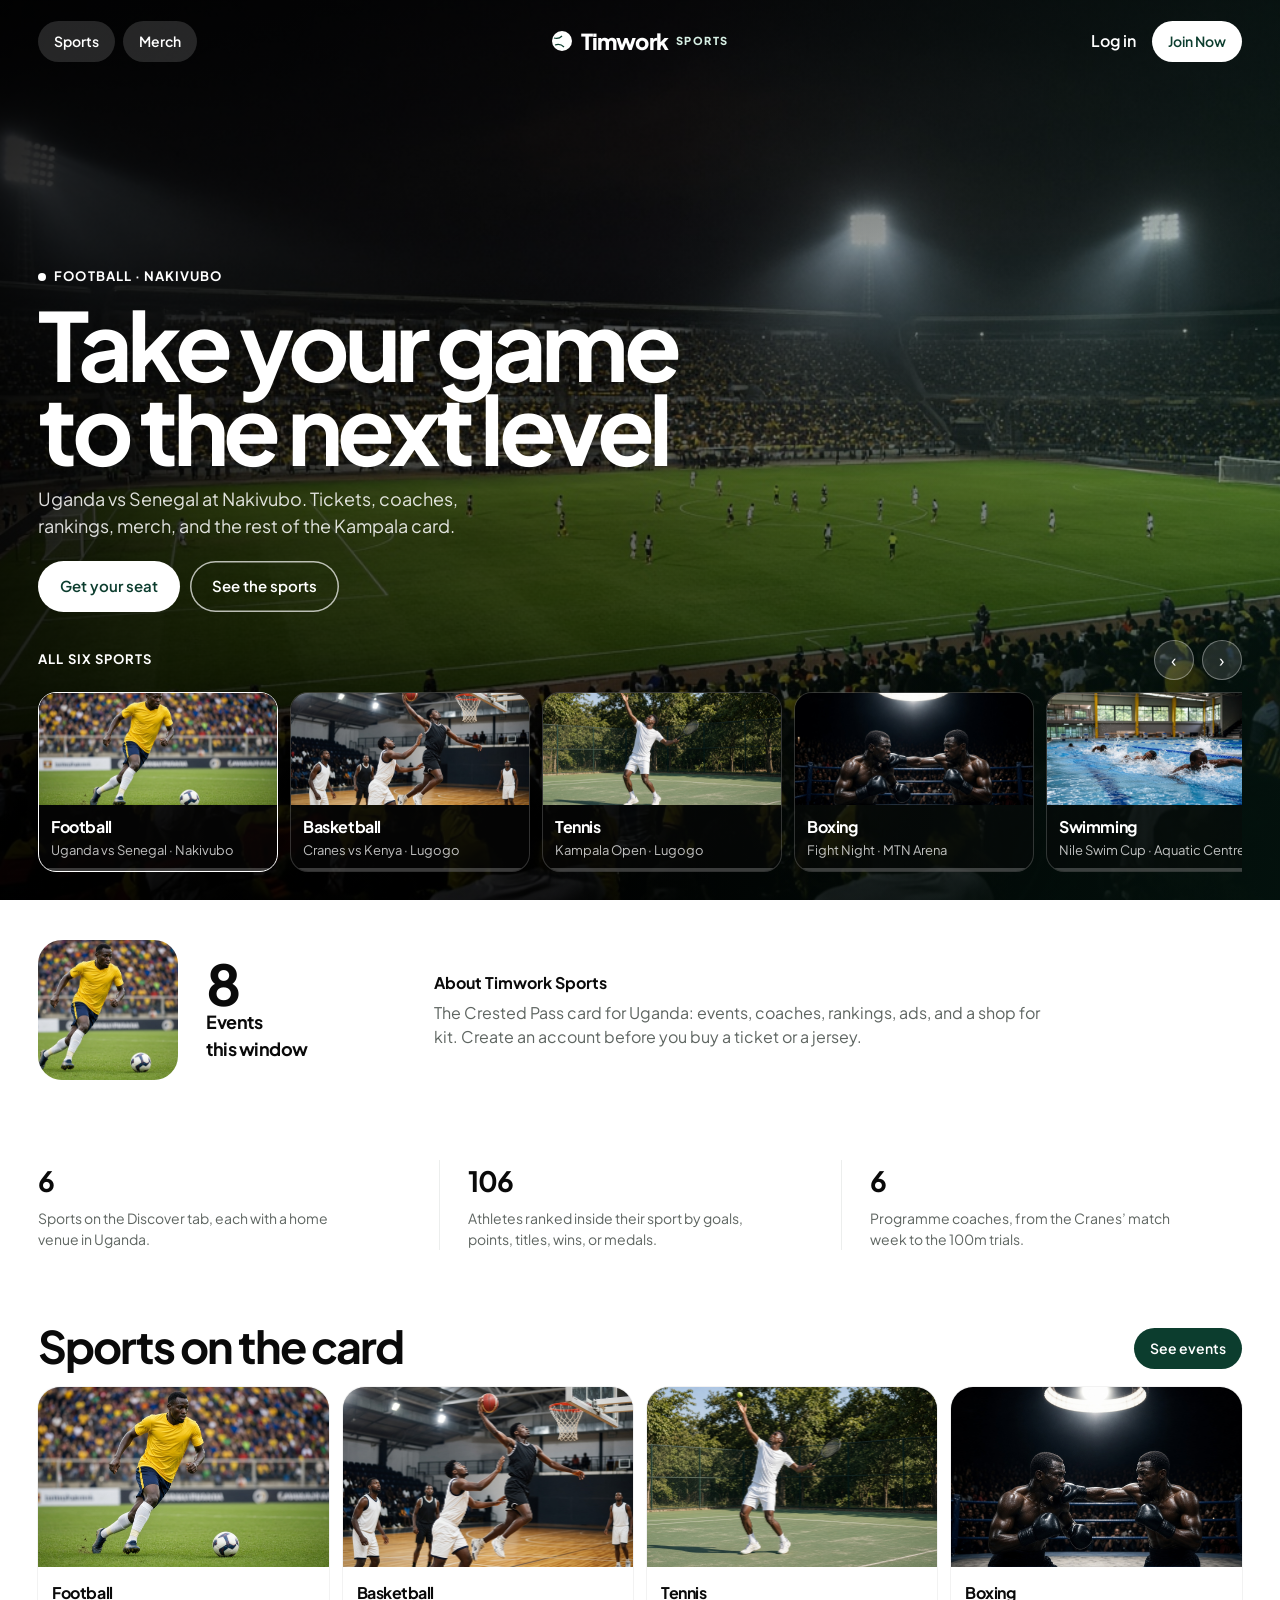
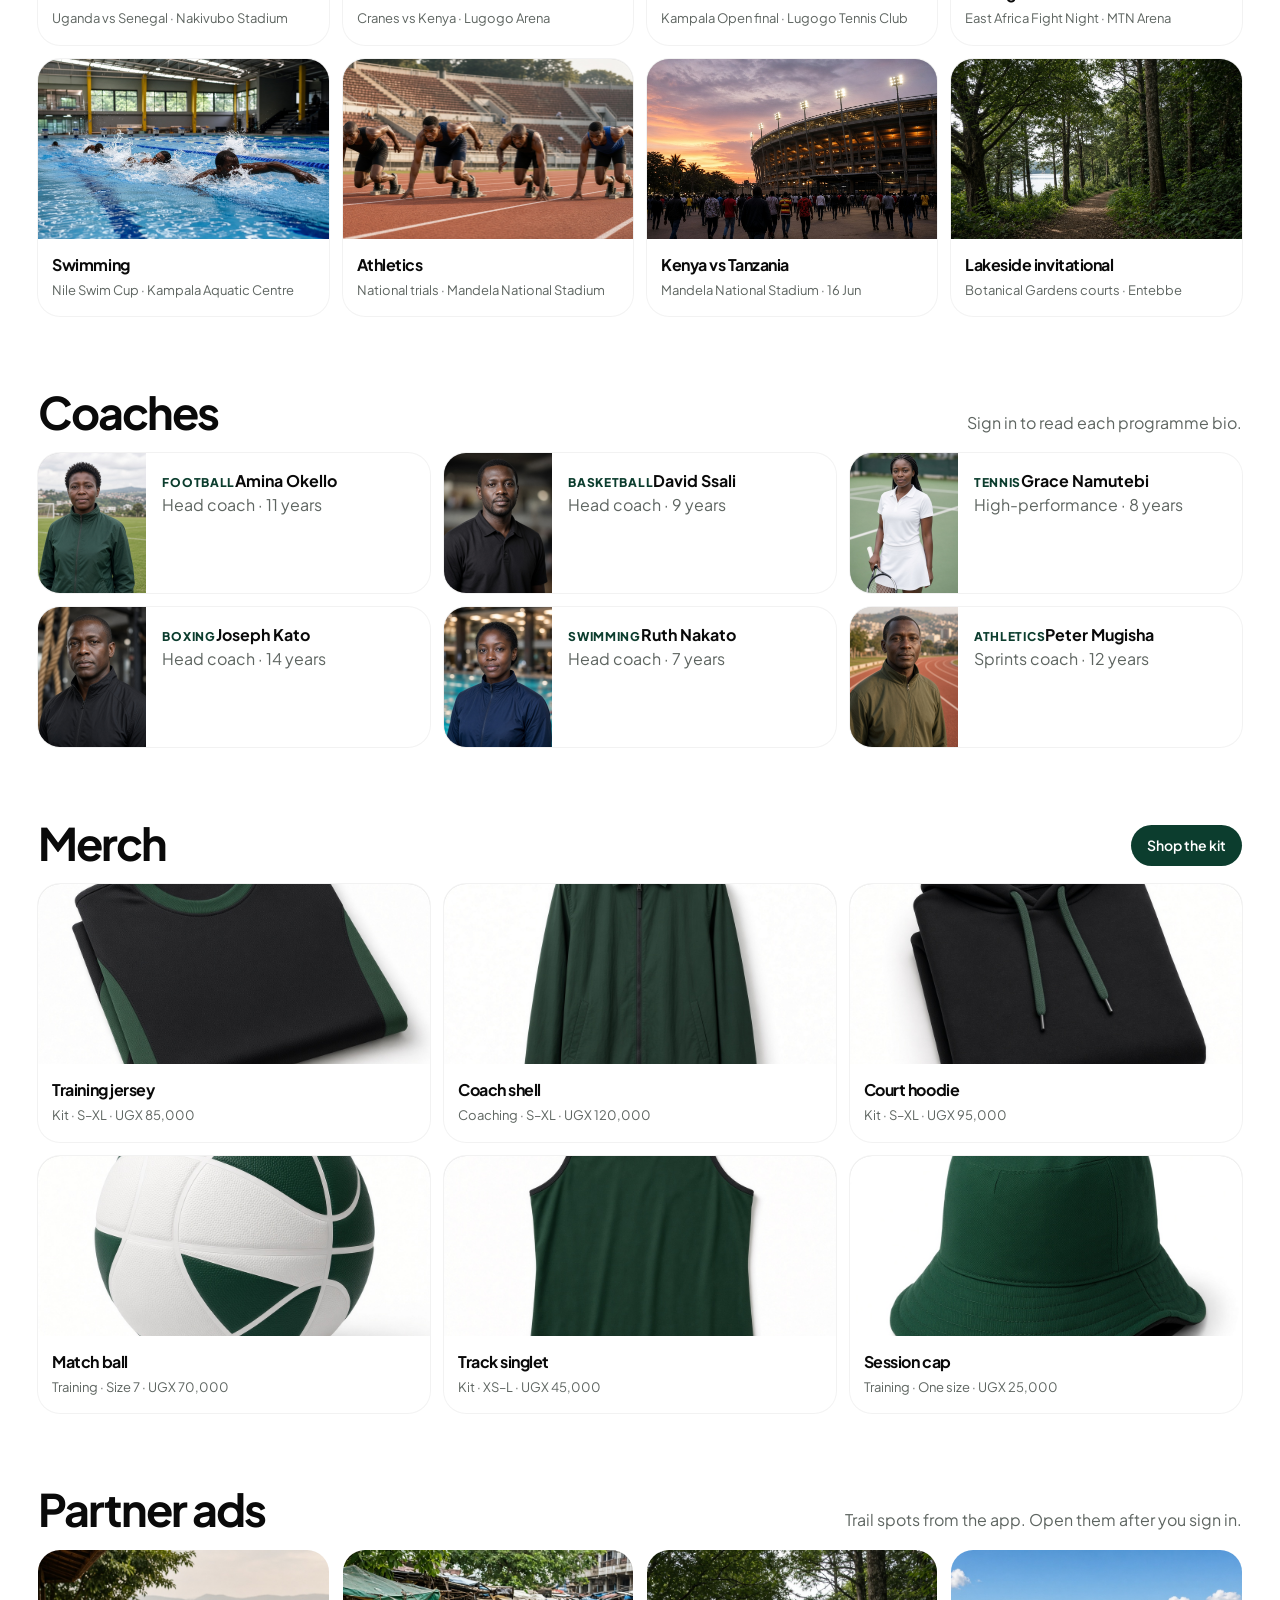
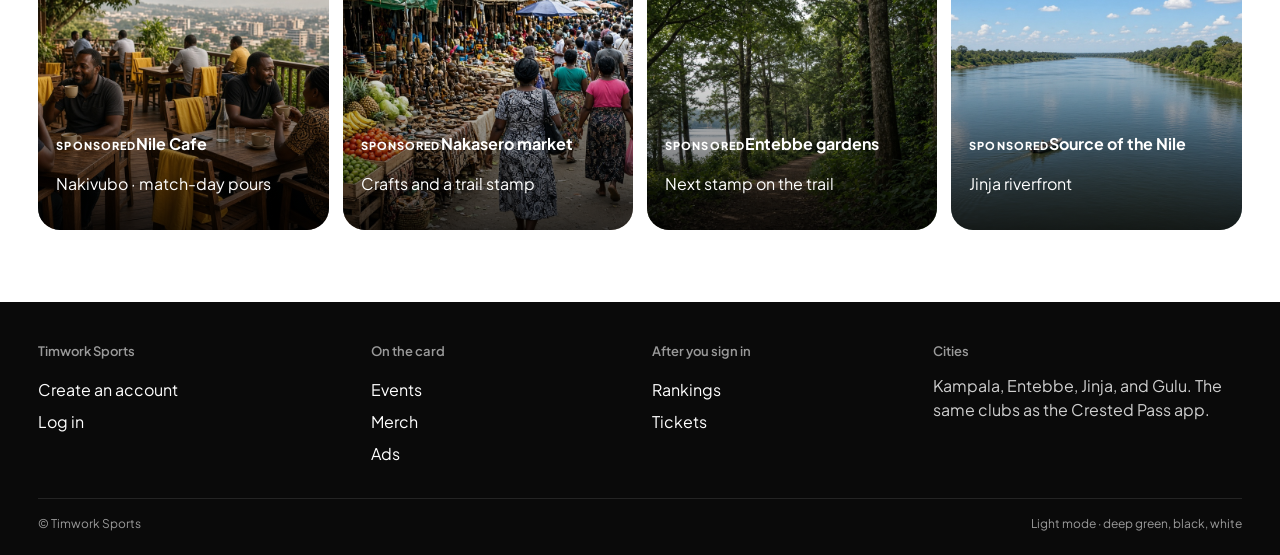
==== index.html @ cdbce41a "Add the Timwork Sports site and keep the Crested Pass apps in one repo. The landing page, sign-up, a" ====
<!DOCTYPE html>
<html lang="en">
<head>
  <meta charset="UTF-8">
  <meta name="viewport" content="width=device-width, initial-scale=1">
  <title>Timwork Sports</title>
  <meta name="description" content="Timwork Sports — Uganda’s card for events, coaches, rankings, and tickets.">
  <meta name="theme-color" content="#ffffff">
  <link rel="preconnect" href="https://fonts.googleapis.com">
  <link rel="preconnect" href="https://fonts.gstatic.com" crossorigin>
  <link href="https://fonts.googleapis.com/css2?family=Plus+Jakarta+Sans:wght@400;500;600;700;800&display=swap" rel="stylesheet">
  <style>
    :root {
      --green: #0c3d2e;
      --green-dark: #07261c;
      --ink: #0a0a0a;
      --muted: #5e6561;
      --line: #eceeed;
      --soft: #f4f6f5;
      --gutter: clamp(20px, 3vw, 48px);
      --wf: cubic-bezier(.165, .84, .44, 1);
    }
    * { box-sizing: border-box; }
    html { scroll-behavior: smooth; }
    body { margin: 0; font-family: "Plus Jakarta Sans", system-ui, sans-serif; color: var(--ink); background: #fff; line-height: 1.5; overflow-x: clip; }
    img { max-width: 100%; display: block; }
    a { color: inherit; text-decoration: none; }
    button { font: inherit; cursor: pointer; }
    .wrap { width: 100%; padding: 28px var(--gutter) 72px; }
    .nav { display: grid; grid-template-columns: 1fr auto 1fr; align-items: center; min-height: 72px; }
    .nav-left, .nav-right { display: flex; align-items: center; gap: 8px; }
    .nav-right { justify-content: flex-end; }
    .brand { display: flex; align-items: center; gap: 8px; font-weight: 800; letter-spacing: -0.04em; font-size: 22px; }
    .brand small { font-size: 11px; letter-spacing: 0.14em; color: var(--green); }
    .pill, .btn { border: 0; border-radius: 999px; display: inline-flex; align-items: center; justify-content: center; padding: 10px 16px; font-weight: 600; font-size: 14px; }
    .pill { background: var(--soft); }
    .btn-green { background: var(--green); color: #fff; }
    .btn-green:hover { background: var(--green-dark); }
    .btn-light { background: #fff; color: var(--ink); }
    .linkish { font-weight: 600; padding: 10px 8px; }
    .stage {
      position: relative;
      min-height: 100vh;
      min-height: 100dvh;
      color: #fff;
      background: #0a0a0a;
      display: flex;
      flex-direction: column;
    }
    .stage-bg { position: absolute; inset: 0; z-index: 0; overflow: hidden; }
    .bg {
      position: absolute; inset: 0;
      background: #111 center 40%/cover no-repeat;
      opacity: 0;
      transform: scale(1.08);
      transition: opacity .9s var(--wf), transform 7s linear;
    }
    .bg.on { opacity: 1; transform: scale(1); }
    .stage::before {
      content: "";
      position: absolute;
      inset: 0;
      z-index: 1;
      background:
        linear-gradient(100deg, rgba(0,0,0,.82) 0%, rgba(0,0,0,.45) 48%, rgba(12,61,46,.28) 100%),
        linear-gradient(180deg, rgba(0,0,0,.5) 0%, transparent 28%, rgba(0,0,0,.62) 100%);
    }
    .stage > *:not(.stage-bg) { position: relative; z-index: 2; }
    .stage { margin-top: 0; }
    .stage .nav { padding: 10px var(--gutter) 0; z-index: 3; }
    .icon-btn {
      display: none; width: 42px; height: 42px; border-radius: 50%; border: 0;
      background: rgba(255,255,255,.14); color: #fff; place-items: center;
    }
    .menu {
      display: none; position: absolute; top: 64px; left: 0;
      background: #fff; color: var(--ink); border-radius: 18px; padding: 8px; min-width: 200px;
      box-shadow: 0 12px 30px rgba(0,0,0,.18); z-index: 5;
    }
    .menu.open { display: grid; }
    .menu a { padding: 12px 14px; border-radius: 12px; font-weight: 600; }
    .menu a:hover { background: var(--soft); }
    .stage .brand, .stage .linkish { color: #fff; }
    .stage .brand small { color: #d7efe4; }
    .stage .pill { background: rgba(255,255,255,.14); color: #fff; }
    .stage .btn-green { background: #fff; color: var(--green); }
    .stage .btn-green:hover { background: #e7f2ec; }
    .stage .btn-light { background: transparent; color: #fff; box-shadow: inset 0 0 0 1.5px rgba(255,255,255,.7); }
    .stage-main {
      flex: 1;
      display: flex;
      flex-direction: column;
      justify-content: flex-end;
      padding: 48px var(--gutter) 28px;
      gap: 28px;
    }
    .live {
      display: inline-flex;
      align-items: center;
      gap: 8px;
      margin: 0 0 16px;
      font-size: 13px;
      font-weight: 700;
      letter-spacing: .08em;
      text-transform: uppercase;
    }
    .live i {
      width: 8px; height: 8px; border-radius: 50%; background: #fff;
      box-shadow: 0 0 0 0 rgba(255,255,255,.7);
      animation: pulse 1.8s infinite;
    }
    @keyframes pulse {
      70% { box-shadow: 0 0 0 8px rgba(255,255,255,0); }
    }
    .stage h1 {
      margin: 0;
      max-width: 10ch;
      font-size: clamp(56px, 7.4vw, 108px);
      line-height: .88;
      letter-spacing: -0.06em;
    }
    .stage-lead { margin: 16px 0 0; max-width: 36ch; color: rgba(255,255,255,.86); font-size: 18px; }
    .stage-actions { display: flex; flex-wrap: wrap; gap: 10px; margin-top: 22px; }
    .stage-actions .btn { padding: 14px 22px; font-size: 15px; }
    .sport-carousel { display: grid; gap: 12px; width: 100%; min-width: 0; }
    .sport-viewport { overflow: hidden; width: 100%; min-width: 0; }
    .sport-head { display: flex; align-items: center; justify-content: space-between; }
    .sport-head p { margin: 0; font-size: 13px; font-weight: 700; letter-spacing: .08em; text-transform: uppercase; }
    .sport-arrows { display: flex; gap: 8px; }
    .sport-arrows button {
      width: 40px; height: 40px; border-radius: 50%; border: 1px solid rgba(255,255,255,.35);
      background: rgba(255,255,255,.12); color: #fff; font-size: 18px;
    }
    .sport-arrows button:hover { background: #fff; color: var(--green); }
    .sport-track { display: flex; gap: 12px; transition: transform .7s var(--wf); }
    .sport-slide {
      flex: 0 0 240px; border: 1px solid rgba(255,255,255,.18); border-radius: 18px; overflow: hidden;
      background: rgba(10,10,10,.42); color: #fff; text-align: left; padding: 0; backdrop-filter: blur(12px);
      transition: border-color .4s var(--wf), transform .4s var(--wf);
    }
    .sport-slide:hover { transform: translate3d(0, -6px, 0); }
    .sport-slide.on { border-color: #fff; }
    .sport-photo { display: block; height: 112px; background: #222 center/cover no-repeat; }
    .sport-slide strong { display: block; padding: 10px 12px 0; letter-spacing: -0.03em; }
    .sport-slide em { display: block; padding: 2px 12px 8px; font-style: normal; color: rgba(255,255,255,.75); font-size: 13px; }
    .sport-slide .bar { display: block; height: 3px; background: rgba(255,255,255,.22); overflow: hidden; }
    .sport-slide .bar i { display: block; height: 3px; width: 0; background: #fff; }
    .sport-slide.on .bar i { animation: fill 4.2s linear; }
    @keyframes fill { to { width: 100%; } }
    .load-in { opacity: 0; animation: wf-up .9s var(--wf) forwards; }
    .load-in:nth-child(1) { animation-delay: .05s; }
    .load-in:nth-child(2) { animation-delay: .16s; }
    .load-in:nth-child(3) { animation-delay: .28s; }
    .load-in:nth-child(4) { animation-delay: .4s; }
    .sport-carousel.load-in { animation-delay: .52s; }
    .stage .nav { animation: wf-down .7s var(--wf) both; }
    @keyframes wf-up { from { opacity: 0; transform: translate3d(0, 36px, 0); } to { opacity: 1; transform: none; } }
    @keyframes wf-down { from { opacity: 0; transform: translate3d(0, -18px, 0); } to { opacity: 1; transform: none; } }
    .reveal { opacity: 0; transform: translate3d(0, 48px, 0); transition: opacity .8s var(--wf), transform .8s var(--wf); }
    .reveal.in { opacity: 1; transform: none; }
    .card.reveal.in:hover, .ad.reveal.in:hover { transform: translate3d(0, -8px, 0); }
    .card, .ad { transition: transform .45s var(--wf), box-shadow .45s var(--wf); }
    .card-photo, .coach-photo, .thumb { transition: transform .7s var(--wf); }
    .card:hover, .ad:hover { transform: translate3d(0, -8px, 0); }
    .card:hover .card-photo, .card:hover .coach-photo { transform: scale(1.06); }
    .intro { display: grid; grid-template-columns: 140px 200px 1fr; gap: 28px; align-items: center; margin-top: 18px; }
    .thumb { width: 140px; height: 140px; border-radius: 24px; background: #ddd center/cover no-repeat; }
    .count strong { font-size: 56px; letter-spacing: -0.05em; line-height: .9; display: block; }
    .count span { font-weight: 700; font-size: 18px; letter-spacing: -0.03em; }
    .about p { margin: 6px 0 0; color: var(--muted); max-width: 52ch; }
    .stats { display: grid; grid-template-columns: repeat(3, 1fr); margin-top: 36px; padding-top: 8px; }
    .stat + .stat { border-left: 1px solid var(--line); padding-left: 28px; }
    .stat b { font-size: 28px; letter-spacing: -0.04em; }
    .stat p { margin: 6px 0 0; color: var(--muted); font-size: 14px; max-width: 32ch; }
    .wrap > section { margin-top: 72px; }
    .wrap > section:first-child { margin-top: 12px; }
    @media (prefers-reduced-motion: reduce) {
      .live i, .sport-slide.on .bar i, .load-in, .stage .nav, .bg { animation: none; }
      .load-in, .reveal, .bg.on { opacity: 1; transform: none; }
      .reveal { transition: none; }
      .sport-track, .card, .ad, .card-photo, .bg { transition: none; }
    }
    .head { display: flex; justify-content: space-between; align-items: flex-end; gap: 16px; margin-bottom: 18px; }
    h2 { margin: 0; font-size: clamp(32px, 3.5vw, 48px); letter-spacing: -0.045em; line-height: 1.05; }
    .muted { color: var(--muted); margin: 0; }
    .grid4 { display: grid; grid-template-columns: repeat(4, 1fr); gap: 14px; }
    .grid3 { display: grid; grid-template-columns: repeat(3, 1fr); gap: 14px; }
    .card { background: #fff; border-radius: 22px; overflow: hidden; box-shadow: 0 0 0 1px rgba(0,0,0,.05); }
    .card-photo { height: 180px; background: #ccc center/cover no-repeat; }
    .card-body { padding: 14px 14px 16px; }
    .card-body strong { display: block; letter-spacing: -0.03em; }
    .card-body p { margin: 4px 0 0; color: var(--muted); font-size: 13px; }
    .coach { display: grid; grid-template-columns: 108px 1fr; min-height: 140px; }
    .coach-photo { background: #ccc center/cover no-repeat; }
    .coach-body { padding: 16px; }
    .coach-body span { color: var(--green); font-size: 12px; font-weight: 800; letter-spacing: .06em; text-transform: uppercase; }
    .ad { min-height: 280px; border-radius: 22px; background: #222 center/cover no-repeat; position: relative; color: #fff; display: flex; align-items: flex-end; overflow: hidden; }
    .ad::after { content: ""; position: absolute; inset: 0; background: linear-gradient(180deg, transparent 35%, rgba(0,0,0,.75)); }
    .ad div { position: relative; z-index: 1; padding: 18px; }
    .ad em { font-style: normal; font-size: 11px; font-weight: 800; letter-spacing: .1em; text-transform: uppercase; }
    .footer { background: #0a0a0a; color: #fff; padding: 40px var(--gutter) 22px; }
    .footer-grid { display: grid; grid-template-columns: 1.2fr 1fr 1fr 1.2fr; gap: 24px; }
    .footer h4 { margin: 0 0 12px; color: #9a9a9a; font-size: 13px; font-weight: 600; }
    .footer a { display: block; padding: 4px 0; }
    .footer a:hover { color: #9dceba; }
    .fine { margin-top: 28px; padding-top: 16px; border-top: 1px solid #242424; color: #9a9a9a; font-size: 12px; display: flex; justify-content: space-between; }
    @media (max-width: 980px) {
      .intro, .grid4, .grid3, .footer-grid, .stats { grid-template-columns: 1fr 1fr; }
      .sport-slide { flex-basis: 210px; }
      .about { grid-column: 1 / -1; }
    }
    @media (max-width: 680px) {
      .nav { grid-template-columns: auto minmax(0, 1fr) auto; width: 100%; }
      .nav-left .pill, .nav-right .linkish { display: none; }
      .icon-btn { display: grid; }
      .brand { font-size: 16px; min-width: 0; }
      .brand small { display: none; }
      .stage .btn { white-space: nowrap; }
      .stage .nav { padding-left: 16px; padding-right: 16px; }
      .nav-right .btn-green { padding: 9px 12px; font-size: 13px; }
      .intro, .grid4, .grid3, .footer-grid, .stats { grid-template-columns: 1fr; }
      .stat + .stat { border-left: 0; padding-left: 0; }
      .sport-slide { flex-basis: 78vw; }
      .stage-main { width: 100%; min-width: 0; padding: 24px 16px 20px; }
      .stage h1 { font-size: 40px; max-width: 100%; letter-spacing: -0.045em; }
      .stage-lead { max-width: 100%; font-size: 16px; }
      .head, .fine { flex-direction: column; align-items: flex-start; }
    }
  </style>
</head>
<body>
  <section class="stage" id="top">
    <div class="stage-bg" aria-hidden="true">
      <div class="bg on" style="background-image:url('images/ug-hero-match.png')"></div>
      <div class="bg" style="background-image:url('images/ug-basketball.png')"></div>
      <div class="bg" style="background-image:url('images/ug-tennis.png')"></div>
      <div class="bg" style="background-image:url('images/ug-boxing.png')"></div>
      <div class="bg" style="background-image:url('images/ug-swim.png')"></div>
      <div class="bg" style="background-image:url('images/ug-track.png')"></div>
    </div>
    <header class="nav">
      <div class="nav-left">
        <button class="icon-btn" id="menuBtn" type="button" aria-label="Open menu" aria-expanded="false">
          <svg width="18" height="18" viewBox="0 0 18 18" fill="none" aria-hidden="true"><path d="M3 5h12M3 9h12M3 13h12" stroke="#fff" stroke-width="1.8" stroke-linecap="round"/></svg>
        </button>
        <a class="pill" href="#sports">Sports</a>
        <a class="pill" href="#merch">Merch</a>
        <nav class="menu" id="menu">
          <a href="#sports">Sports</a>
          <a href="#merch">Merch</a>
          <a href="#coaches">Coaches</a>
          <a href="#partners">Ads</a>
          <a href="auth.html?mode=login" data-auth="login">Log in</a>
        </nav>
      </div>
      <a class="brand" href="#top">
        <svg width="22" height="22" viewBox="0 0 22 22" aria-hidden="true"><circle cx="11" cy="11" r="10" fill="#fff"/><path d="M3 8c3 1 5 1 8-2M4 15c3-1 6-1 9 2" stroke="#0c3d2e" stroke-width="1.2" fill="none"/></svg>
        Timwork <small>SPORTS</small>
      </a>
      <div class="nav-right">
        <a class="linkish" href="auth.html?mode=login" data-auth="login">Log in</a>
        <a class="btn btn-green" href="auth.html?mode=signup" data-auth="join">Join Now</a>
      </div>
    </header>
    <div class="stage-main">
      <div>
        <p class="live load-in"><i></i> <span id="sportLive">Football · Nakivubo</span></p>
        <h1 class="load-in">Take your game to the next level</h1>
        <p class="stage-lead load-in">Uganda vs Senegal at Nakivubo. Tickets, coaches, rankings, merch, and the rest of the Kampala card.</p>
        <div class="stage-actions load-in">
          <a class="btn btn-green" href="auth.html?mode=signup" data-auth="join">Get your seat</a>
          <a class="btn btn-light" href="#sports">See the sports</a>
        </div>
      </div>
      <div class="sport-carousel load-in" aria-roledescription="carousel" aria-label="All sports">
        <div class="sport-head">
          <p>All six sports</p>
          <div class="sport-arrows">
            <button type="button" id="sportPrev" aria-label="Previous sport">‹</button>
            <button type="button" id="sportNext" aria-label="Next sport">›</button>
          </div>
        </div>
        <div class="sport-viewport">
          <div class="sport-track" id="sportTrack">
            <button class="sport-slide on" type="button"><span class="sport-photo" style="background-image:url('images/ug-football.png')"></span><strong>Football</strong><em>Uganda vs Senegal · Nakivubo</em><span class="bar"><i></i></span></button>
            <button class="sport-slide" type="button"><span class="sport-photo" style="background-image:url('images/ug-basketball.png')"></span><strong>Basketball</strong><em>Cranes vs Kenya · Lugogo</em><span class="bar"><i></i></span></button>
            <button class="sport-slide" type="button"><span class="sport-photo" style="background-image:url('images/ug-tennis.png')"></span><strong>Tennis</strong><em>Kampala Open · Lugogo</em><span class="bar"><i></i></span></button>
            <button class="sport-slide" type="button"><span class="sport-photo" style="background-image:url('images/ug-boxing.png')"></span><strong>Boxing</strong><em>Fight Night · MTN Arena</em><span class="bar"><i></i></span></button>
            <button class="sport-slide" type="button"><span class="sport-photo" style="background-image:url('images/ug-swim.png')"></span><strong>Swimming</strong><em>Nile Swim Cup · Aquatic Centre</em><span class="bar"><i></i></span></button>
            <button class="sport-slide" type="button"><span class="sport-photo" style="background-image:url('images/ug-track.png')"></span><strong>Athletics</strong><em>National trials · Mandela</em><span class="bar"><i></i></span></button>
          </div>
        </div>
      </div>
    </div>
  </section>

  <div class="wrap">
    <section class="intro">
      <div class="thumb" style="background-image:url('images/ug-football.png')" role="img" aria-label="Ugandan footballer on the ball"></div>
      <div class="count">
        <strong>8</strong>
        <span>Events<br>this window</span>
      </div>
      <div class="about">
        <strong>About Timwork Sports</strong>
        <p>The Crested Pass card for Uganda: events, coaches, rankings, ads, and a shop for kit. Create an account before you buy a ticket or a jersey.</p>
      </div>
    </section>

    <section class="stats">
      <article class="stat"><b>6</b><p>Sports on the Discover tab, each with a home venue in Uganda.</p></article>
      <article class="stat"><b>106</b><p>Athletes ranked inside their sport by goals, points, titles, wins, or medals.</p></article>
      <article class="stat"><b>6</b><p>Programme coaches, from the Cranes’ match week to the 100m trials.</p></article>
    </section>

    <section id="sports">
      <div class="head">
        <h2>Sports on the card</h2>
        <a class="btn btn-green" href="auth.html?mode=signup" data-auth="join">See events</a>
      </div>
      <div class="grid4">
        <article class="card"><div class="card-photo" style="background-image:url('images/ug-football.png')"></div><div class="card-body"><strong>Football</strong><p>Uganda vs Senegal · Nakivubo Stadium</p></div></article>
        <article class="card"><div class="card-photo" style="background-image:url('images/ug-basketball.png')"></div><div class="card-body"><strong>Basketball</strong><p>Cranes vs Kenya · Lugogo Arena</p></div></article>
        <article class="card"><div class="card-photo" style="background-image:url('images/ug-tennis.png')"></div><div class="card-body"><strong>Tennis</strong><p>Kampala Open final · Lugogo Tennis Club</p></div></article>
        <article class="card"><div class="card-photo" style="background-image:url('images/ug-boxing.png')"></div><div class="card-body"><strong>Boxing</strong><p>East Africa Fight Night · MTN Arena</p></div></article>
        <article class="card"><div class="card-photo" style="background-image:url('images/ug-swim.png')"></div><div class="card-body"><strong>Swimming</strong><p>Nile Swim Cup · Kampala Aquatic Centre</p></div></article>
        <article class="card"><div class="card-photo" style="background-image:url('images/ug-track.png')"></div><div class="card-body"><strong>Athletics</strong><p>National trials · Mandela National Stadium</p></div></article>
        <article class="card"><div class="card-photo" style="background-image:url('images/ug-stadium.png')"></div><div class="card-body"><strong>Kenya vs Tanzania</strong><p>Mandela National Stadium · 16 Jun</p></div></article>
        <article class="card"><div class="card-photo" style="background-image:url('images/ug-gardens.png')"></div><div class="card-body"><strong>Lakeside invitational</strong><p>Botanical Gardens courts · Entebbe</p></div></article>
      </div>
    </section>

    <section id="coaches">
      <div class="head">
        <h2>Coaches</h2>
        <p class="muted">Sign in to read each programme bio.</p>
      </div>
      <div class="grid3">
        <article class="card coach"><div class="coach-photo" style="background-image:url('images/ug-coach-amina.png')"></div><div class="coach-body"><span>Football</span><strong>Amina Okello</strong><p class="muted">Head coach · 11 years</p></div></article>
        <article class="card coach"><div class="coach-photo" style="background-image:url('images/ug-coach-david.png')"></div><div class="coach-body"><span>Basketball</span><strong>David Ssali</strong><p class="muted">Head coach · 9 years</p></div></article>
        <article class="card coach"><div class="coach-photo" style="background-image:url('images/ug-coach-grace.png')"></div><div class="coach-body"><span>Tennis</span><strong>Grace Namutebi</strong><p class="muted">High-performance · 8 years</p></div></article>
        <article class="card coach"><div class="coach-photo" style="background-image:url('images/ug-coach-joseph.png')"></div><div class="coach-body"><span>Boxing</span><strong>Joseph Kato</strong><p class="muted">Head coach · 14 years</p></div></article>
        <article class="card coach"><div class="coach-photo" style="background-image:url('images/ug-coach-ruth.png')"></div><div class="coach-body"><span>Swimming</span><strong>Ruth Nakato</strong><p class="muted">Head coach · 7 years</p></div></article>
        <article class="card coach"><div class="coach-photo" style="background-image:url('images/ug-coach-peter.png')"></div><div class="coach-body"><span>Athletics</span><strong>Peter Mugisha</strong><p class="muted">Sprints coach · 12 years</p></div></article>
      </div>
    </section>

    <section id="merch">
      <div class="head">
        <h2>Merch</h2>
        <a class="btn btn-green" href="auth.html?mode=signup" data-auth="join">Shop the kit</a>
      </div>
      <div class="grid3">
        <article class="card"><div class="card-photo" style="background-image:url('images/ug-merch-jersey.png')"></div><div class="card-body"><strong>Training jersey</strong><p>Kit · S–XL · UGX 85,000</p></div></article>
        <article class="card"><div class="card-photo" style="background-image:url('images/ug-merch-shell.png')"></div><div class="card-body"><strong>Coach shell</strong><p>Coaching · S–XL · UGX 120,000</p></div></article>
        <article class="card"><div class="card-photo" style="background-image:url('images/ug-merch-hoodie.png')"></div><div class="card-body"><strong>Court hoodie</strong><p>Kit · S–XL · UGX 95,000</p></div></article>
        <article class="card"><div class="card-photo" style="background-image:url('images/ug-merch-ball.png')"></div><div class="card-body"><strong>Match ball</strong><p>Training · Size 7 · UGX 70,000</p></div></article>
        <article class="card"><div class="card-photo" style="background-image:url('images/ug-merch-singlet.png')"></div><div class="card-body"><strong>Track singlet</strong><p>Kit · XS–L · UGX 45,000</p></div></article>
        <article class="card"><div class="card-photo" style="background-image:url('images/ug-merch-cap.png')"></div><div class="card-body"><strong>Session cap</strong><p>Training · One size · UGX 25,000</p></div></article>
      </div>
    </section>

    <section id="partners">
      <div class="head">
        <h2>Partner ads</h2>
        <p class="muted">Trail spots from the app. Open them after you sign in.</p>
      </div>
      <div class="grid4">
        <article class="ad" style="background-image:url('images/ug-cafe.png')"><div><em>Sponsored</em><strong>Nile Cafe</strong><p>Nakivubo · match-day pours</p></div></article>
        <article class="ad" style="background-image:url('images/ug-market.png')"><div><em>Sponsored</em><strong>Nakasero market</strong><p>Crafts and a trail stamp</p></div></article>
        <article class="ad" style="background-image:url('images/ug-gardens.png')"><div><em>Sponsored</em><strong>Entebbe gardens</strong><p>Next stamp on the trail</p></div></article>
        <article class="ad" style="background-image:url('images/ug-nile.png')"><div><em>Sponsored</em><strong>Source of the Nile</strong><p>Jinja riverfront</p></div></article>
      </div>
    </section>
  </div>

  <footer class="footer">
    <div class="footer-grid">
      <div>
        <h4>Timwork Sports</h4>
        <a href="auth.html?mode=signup">Create an account</a>
        <a href="auth.html?mode=login">Log in</a>
      </div>
      <div>
        <h4>On the card</h4>
        <a href="#sports">Events</a>
        <a href="#merch">Merch</a>
        <a href="#partners">Ads</a>
      </div>
      <div>
        <h4>After you sign in</h4>
        <a href="auth.html?mode=login">Rankings</a>
        <a href="auth.html?mode=login">Tickets</a>
      </div>
      <div>
        <h4>Cities</h4>
        <p class="muted" style="color:#cfcfcf">Kampala, Entebbe, Jinja, and Gulu. The same clubs as the Crested Pass app.</p>
      </div>
    </div>
    <div class="fine"><span>© Timwork Sports</span><span>Light mode · deep green, black, white</span></div>
  </footer>
  <script>
    const menuBtn = document.getElementById("menuBtn");
    const menu = document.getElementById("menu");
    menuBtn.addEventListener("click", () => {
      const open = menu.classList.toggle("open");
      menuBtn.setAttribute("aria-expanded", String(open));
    });
    menu.querySelectorAll("a").forEach((link) => {
      link.addEventListener("click", () => {
        menu.classList.remove("open");
        menuBtn.setAttribute("aria-expanded", "false");
      });
    });

    const slides = [...document.querySelectorAll(".sport-slide")];
    const backs = [...document.querySelectorAll(".stage-bg .bg")];
    const track = document.getElementById("sportTrack");
    const viewport = document.querySelector(".sport-viewport");
    const live = document.getElementById("sportLive");
    const labels = ["Football · Nakivubo", "Basketball · Lugogo", "Tennis · Lugogo", "Boxing · MTN Arena", "Swimming · Aquatic Centre", "Athletics · Mandela"];
    let sportIndex = 0;
    let sportTimer;
    const reduceMotion = matchMedia("(prefers-reduced-motion: reduce)").matches;

    function showSport(next) {
      sportIndex = (next + slides.length) % slides.length;
      slides.forEach((slide, i) => slide.classList.toggle("on", i === sportIndex));
      backs.forEach((bg, i) => bg.classList.toggle("on", i === sportIndex));
      live.textContent = labels[sportIndex];
      const max = Math.max(0, track.scrollWidth - viewport.clientWidth);
      const left = Math.min(slides[sportIndex].offsetLeft, max);
      track.style.transform = "translate3d(" + -left + "px,0,0)";
    }
    function queueSport() {
      clearInterval(sportTimer);
      if (reduceMotion) return;
      sportTimer = setInterval(() => showSport(sportIndex + 1), 4200);
    }
    slides.forEach((slide, i) => slide.addEventListener("click", () => { showSport(i); queueSport(); }));
    document.getElementById("sportPrev").addEventListener("click", () => { showSport(sportIndex - 1); queueSport(); });
    document.getElementById("sportNext").addEventListener("click", () => { showSport(sportIndex + 1); queueSport(); });
    document.querySelector(".sport-carousel").addEventListener("mouseenter", () => clearInterval(sportTimer));
    document.querySelector(".sport-carousel").addEventListener("mouseleave", queueSport);
    queueSport();

    document.querySelectorAll(".intro > *, .stat, .head, .card, .ad, .footer-grid > div").forEach((el) => el.classList.add("reveal"));
    document.querySelectorAll(".grid4, .grid3, .stats, .footer-grid, .intro").forEach((group) => {
      [...group.children].forEach((child, i) => { child.style.transitionDelay = (i * 80) + "ms"; });
    });
    if (reduceMotion) {
      document.querySelectorAll(".reveal").forEach((el) => el.classList.add("in"));
    } else {
      const seen = new IntersectionObserver((entries) => {
        entries.forEach((entry) => {
          const passed = entry.boundingClientRect.top < window.innerHeight * 0.92;
          if (!entry.isIntersecting && !passed) return;
          entry.target.classList.add("in");
          seen.unobserve(entry.target);
        });
      }, { threshold: 0.16, rootMargin: "0px 0px -8% 0px" });
      document.querySelectorAll(".reveal").forEach((el) => seen.observe(el));
    }

    const session = JSON.parse(localStorage.getItem("timwork_session") || "null");
    if (session && session.email) {
      document.querySelectorAll("[data-auth]").forEach((link) => {
        link.href = "timworksports.html";
        if (link.dataset.auth === "join") link.textContent = "Open the card";
        if (link.dataset.auth === "login") link.textContent = session.name.split(" ")[0];
      });
    }
  </script>
</body>
</html>
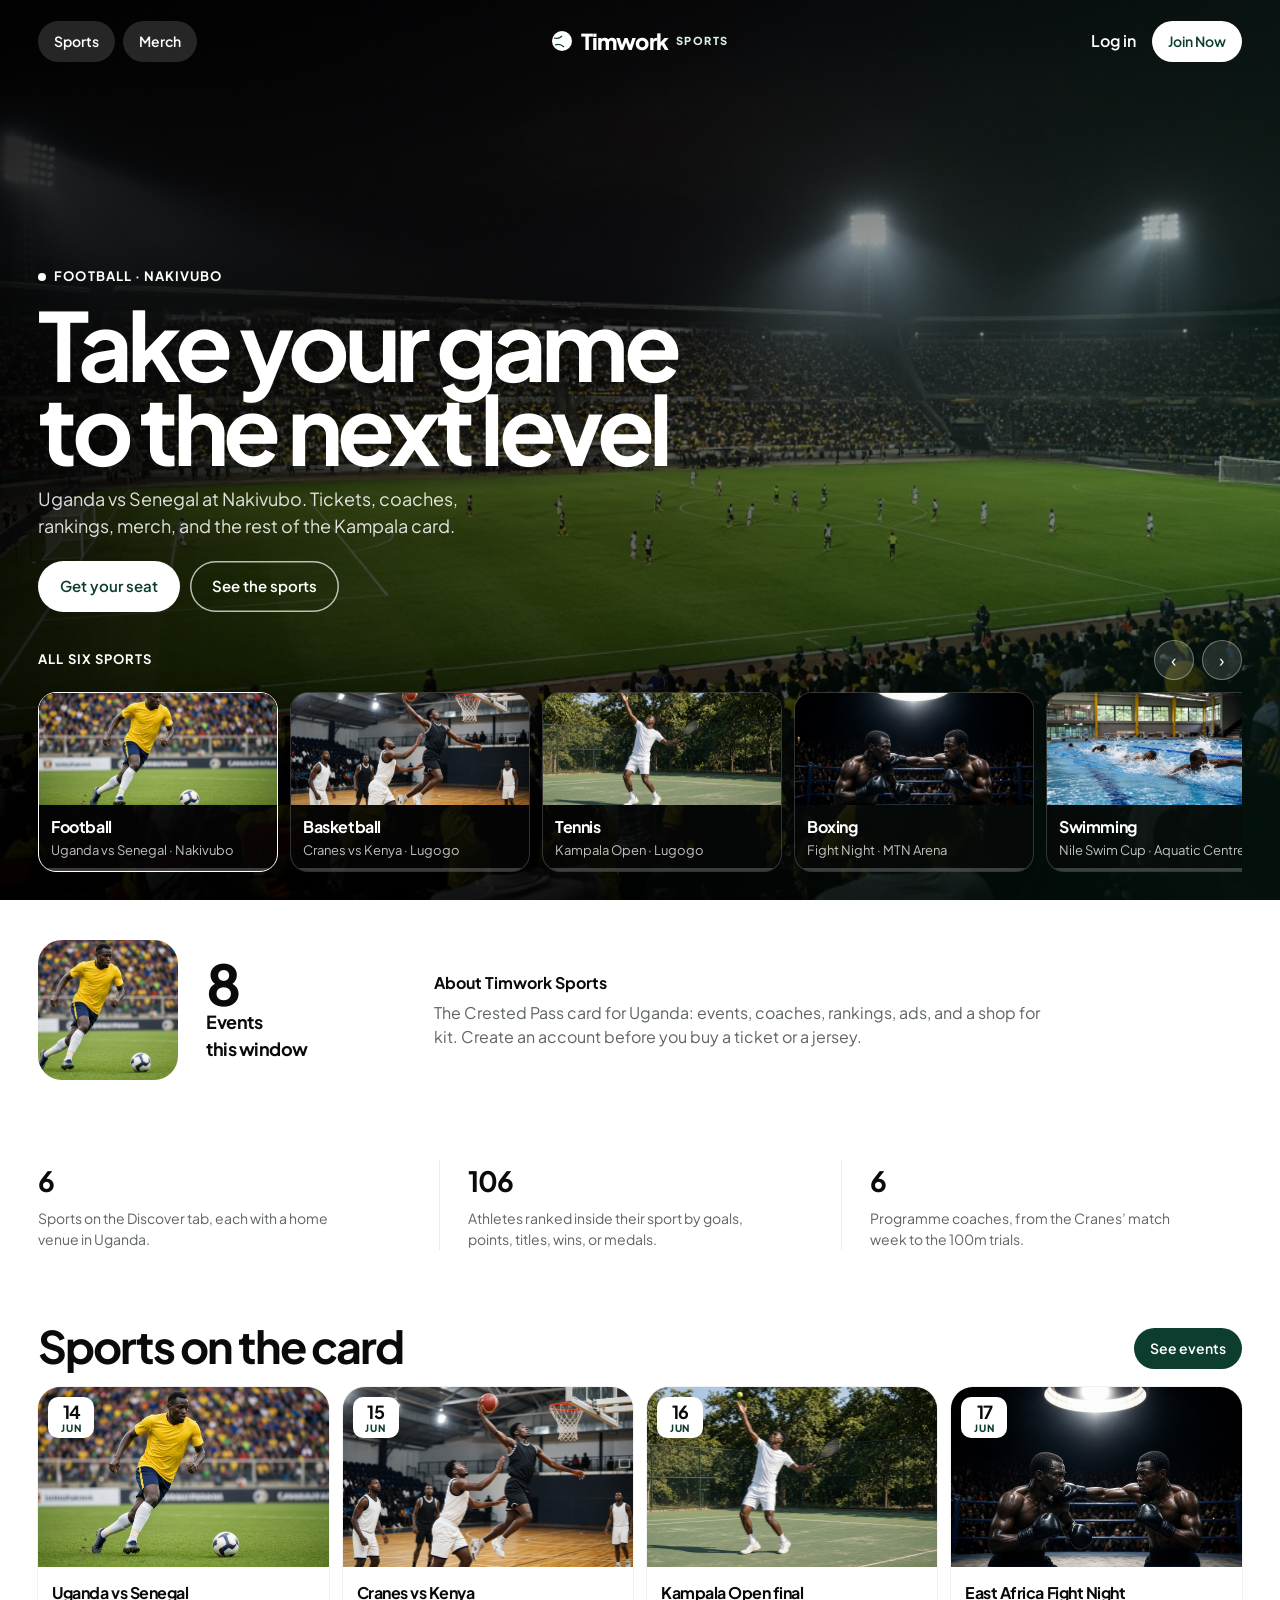
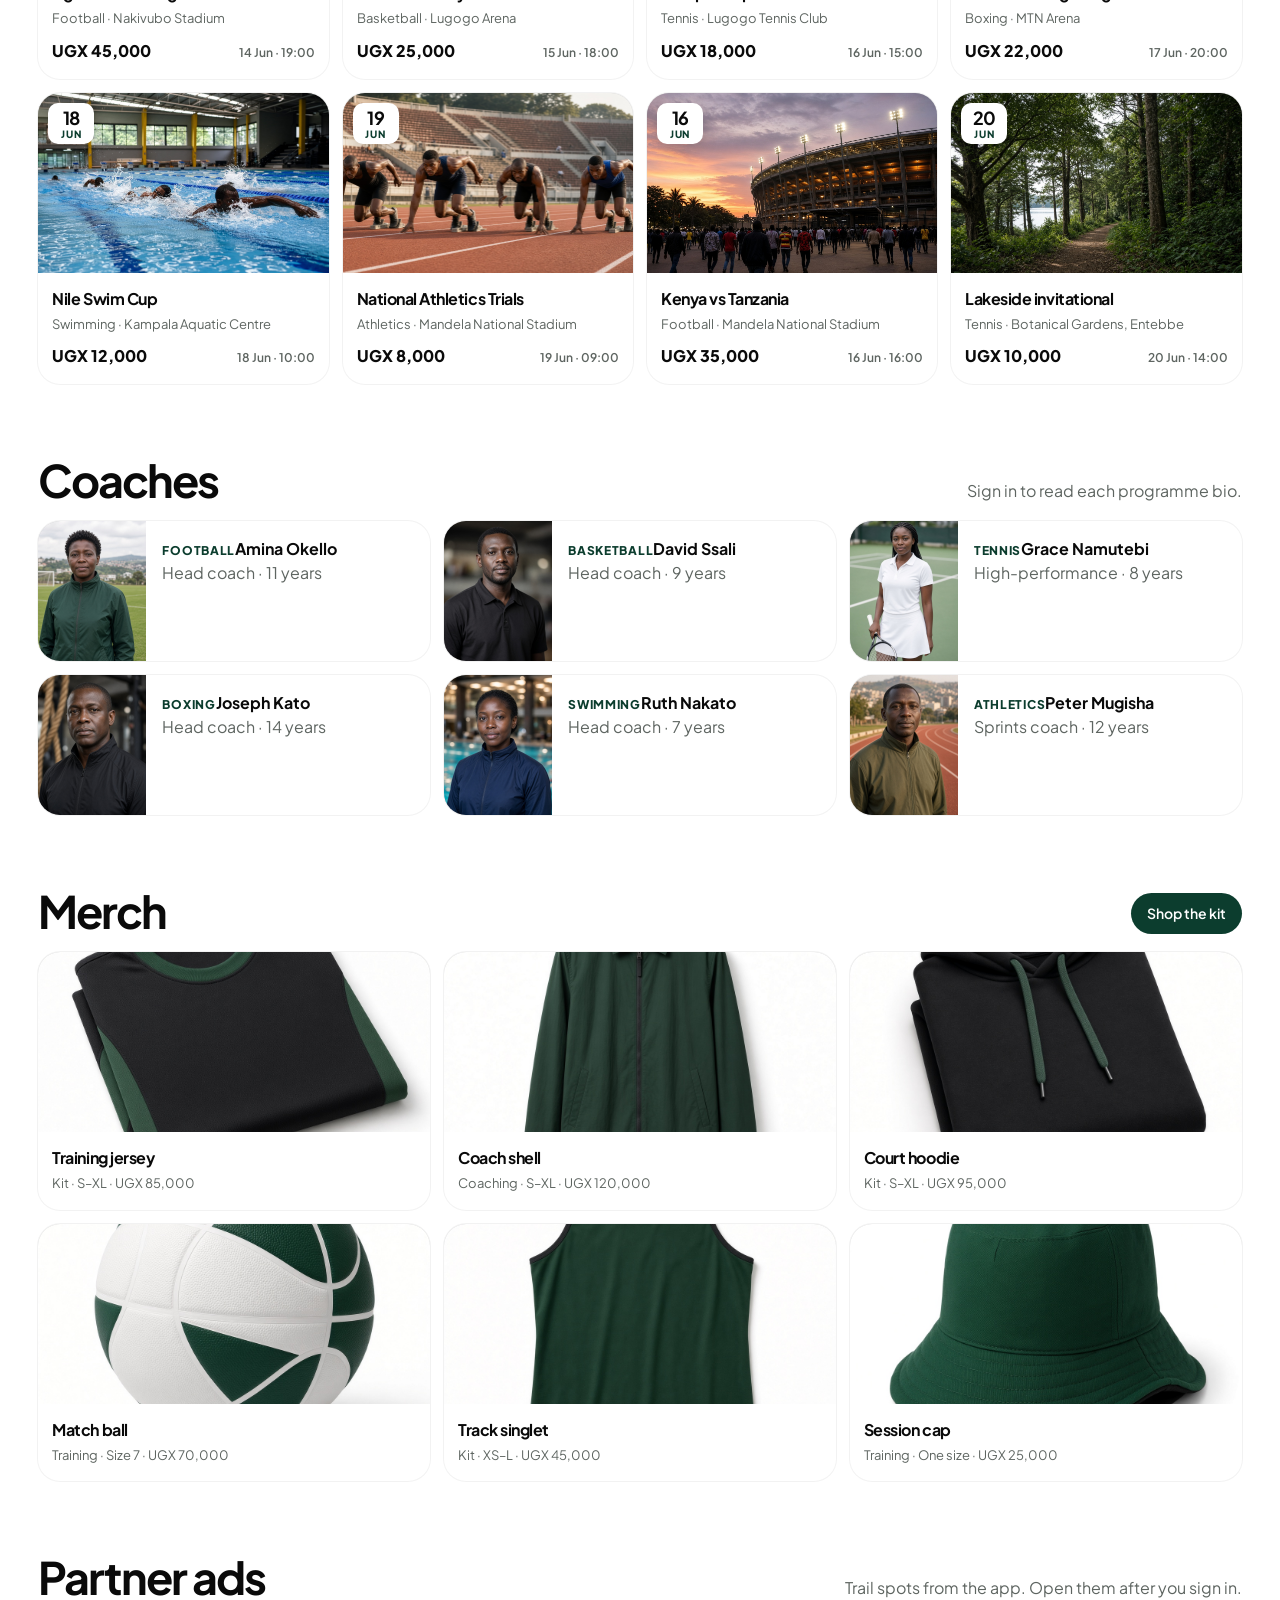
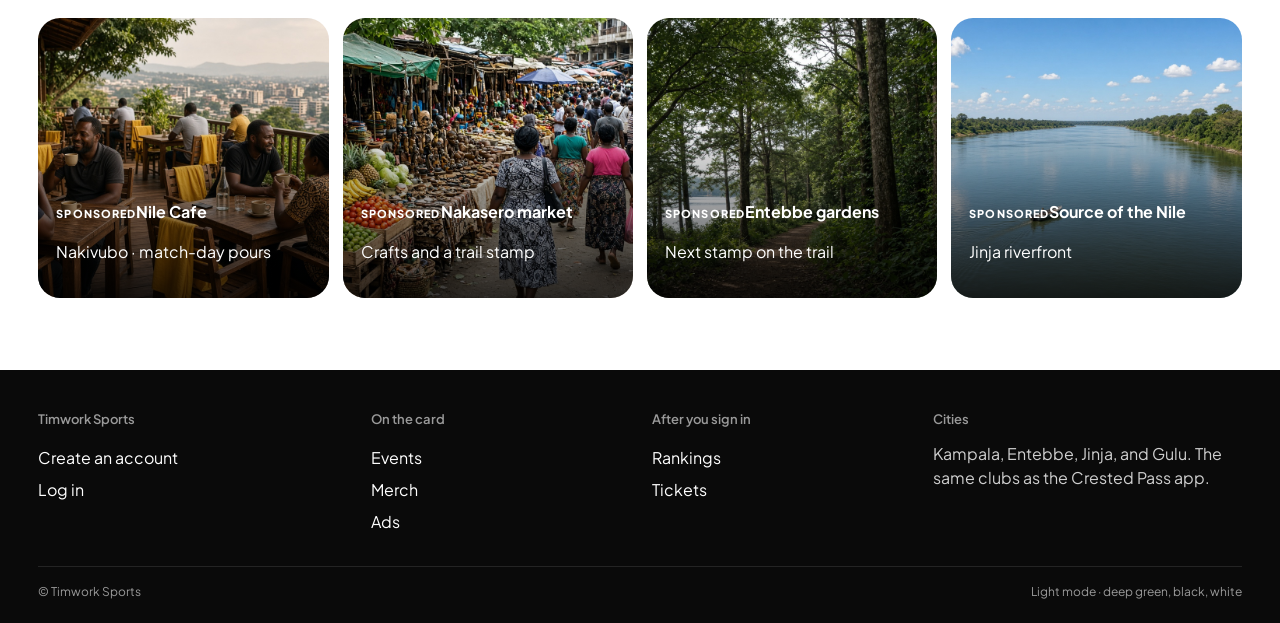
==== commit 43334261: "Add the signed-in sports feed and a shared event layout. Detail pages, the feed, and ticket cards no" ====
--- a/index.html
+++ b/index.html
@@ -9,6 +9,7 @@
   <link rel="preconnect" href="https://fonts.googleapis.com">
   <link rel="preconnect" href="https://fonts.gstatic.com" crossorigin>
   <link href="https://fonts.googleapis.com/css2?family=Plus+Jakarta+Sans:wght@400;500;600;700;800&display=swap" rel="stylesheet">
+  <link rel="stylesheet" href="ui.css">
   <style>
     :root {
       --green: #0c3d2e;
@@ -319,14 +320,14 @@
         <a class="btn btn-green" href="auth.html?mode=signup" data-auth="join">See events</a>
       </div>
       <div class="grid4">
-        <article class="card"><div class="card-photo" style="background-image:url('images/ug-football.png')"></div><div class="card-body"><strong>Football</strong><p>Uganda vs Senegal · Nakivubo Stadium</p></div></article>
-        <article class="card"><div class="card-photo" style="background-image:url('images/ug-basketball.png')"></div><div class="card-body"><strong>Basketball</strong><p>Cranes vs Kenya · Lugogo Arena</p></div></article>
-        <article class="card"><div class="card-photo" style="background-image:url('images/ug-tennis.png')"></div><div class="card-body"><strong>Tennis</strong><p>Kampala Open final · Lugogo Tennis Club</p></div></article>
-        <article class="card"><div class="card-photo" style="background-image:url('images/ug-boxing.png')"></div><div class="card-body"><strong>Boxing</strong><p>East Africa Fight Night · MTN Arena</p></div></article>
-        <article class="card"><div class="card-photo" style="background-image:url('images/ug-swim.png')"></div><div class="card-body"><strong>Swimming</strong><p>Nile Swim Cup · Kampala Aquatic Centre</p></div></article>
-        <article class="card"><div class="card-photo" style="background-image:url('images/ug-track.png')"></div><div class="card-body"><strong>Athletics</strong><p>National trials · Mandela National Stadium</p></div></article>
-        <article class="card"><div class="card-photo" style="background-image:url('images/ug-stadium.png')"></div><div class="card-body"><strong>Kenya vs Tanzania</strong><p>Mandela National Stadium · 16 Jun</p></div></article>
-        <article class="card"><div class="card-photo" style="background-image:url('images/ug-gardens.png')"></div><div class="card-body"><strong>Lakeside invitational</strong><p>Botanical Gardens courts · Entebbe</p></div></article>
+        <article class="card"><div class="card-photo" style="background-image:url('images/ug-football.png')"><span class="datechip"><b>14</b><small>Jun</small></span></div><div class="card-body"><strong>Uganda vs Senegal</strong><p>Football · Nakivubo Stadium</p><div class="price"><span>UGX 45,000</span><span class="when">14 Jun · 19:00</span></div></div></article>
+        <article class="card"><div class="card-photo" style="background-image:url('images/ug-basketball.png')"><span class="datechip"><b>15</b><small>Jun</small></span></div><div class="card-body"><strong>Cranes vs Kenya</strong><p>Basketball · Lugogo Arena</p><div class="price"><span>UGX 25,000</span><span class="when">15 Jun · 18:00</span></div></div></article>
+        <article class="card"><div class="card-photo" style="background-image:url('images/ug-tennis.png')"><span class="datechip"><b>16</b><small>Jun</small></span></div><div class="card-body"><strong>Kampala Open final</strong><p>Tennis · Lugogo Tennis Club</p><div class="price"><span>UGX 18,000</span><span class="when">16 Jun · 15:00</span></div></div></article>
+        <article class="card"><div class="card-photo" style="background-image:url('images/ug-boxing.png')"><span class="datechip"><b>17</b><small>Jun</small></span></div><div class="card-body"><strong>East Africa Fight Night</strong><p>Boxing · MTN Arena</p><div class="price"><span>UGX 22,000</span><span class="when">17 Jun · 20:00</span></div></div></article>
+        <article class="card"><div class="card-photo" style="background-image:url('images/ug-swim.png')"><span class="datechip"><b>18</b><small>Jun</small></span></div><div class="card-body"><strong>Nile Swim Cup</strong><p>Swimming · Kampala Aquatic Centre</p><div class="price"><span>UGX 12,000</span><span class="when">18 Jun · 10:00</span></div></div></article>
+        <article class="card"><div class="card-photo" style="background-image:url('images/ug-track.png')"><span class="datechip"><b>19</b><small>Jun</small></span></div><div class="card-body"><strong>National Athletics Trials</strong><p>Athletics · Mandela National Stadium</p><div class="price"><span>UGX 8,000</span><span class="when">19 Jun · 09:00</span></div></div></article>
+        <article class="card"><div class="card-photo" style="background-image:url('images/ug-stadium.png')"><span class="datechip"><b>16</b><small>Jun</small></span></div><div class="card-body"><strong>Kenya vs Tanzania</strong><p>Football · Mandela National Stadium</p><div class="price"><span>UGX 35,000</span><span class="when">16 Jun · 16:00</span></div></div></article>
+        <article class="card"><div class="card-photo" style="background-image:url('images/ug-gardens.png')"><span class="datechip"><b>20</b><small>Jun</small></span></div><div class="card-body"><strong>Lakeside invitational</strong><p>Tennis · Botanical Gardens, Entebbe</p><div class="price"><span>UGX 10,000</span><span class="when">20 Jun · 14:00</span></div></div></article>
       </div>
     </section>
 
--- a/ui.css
+++ b/ui.css
@@ -0,0 +1,92 @@
+/* Shared Timwork UI. Event listings follow the Ticketmaster / Eventbrite pattern:
+   a date chip on the photo, the price on its own row, and a sticky ticket bar. */
+:root {
+  --green: #0c3d2e;
+  --green-dark: #07261c;
+  --ink: #0a0a0a;
+  --muted: #5c6560;
+  --line: #e7eae8;
+  --soft: #f4f6f5;
+  --canvas: #f3f5f4;
+  --radius: 16px;
+  --bar: 64px;
+}
+:focus-visible { outline: 2px solid var(--green); outline-offset: 2px; }
+body.canvas { background: var(--canvas); }
+body.canvas .sheet { background: transparent; }
+.card-photo { position: relative; }
+.std-nav {
+  position: sticky;
+  top: 0;
+  z-index: 30;
+  background: rgba(255, 255, 255, .94);
+  backdrop-filter: saturate(1.2) blur(16px);
+  border-bottom: 1px solid var(--line);
+}
+.sheet > .std-nav {
+  margin-left: calc(var(--gutter, 20px) * -1);
+  margin-right: calc(var(--gutter, 20px) * -1);
+  padding-left: var(--gutter, 20px);
+  padding-right: var(--gutter, 20px);
+}
+.datechip {
+  position: absolute;
+  top: 10px;
+  left: 10px;
+  z-index: 1;
+  min-width: 46px;
+  padding: 6px 8px 5px;
+  border-radius: 10px;
+  background: #fff;
+  color: var(--ink);
+  text-align: center;
+  line-height: 1;
+  box-shadow: 0 6px 16px rgba(0, 0, 0, .16);
+}
+.datechip b { display: block; font-size: 18px; letter-spacing: -0.04em; }
+.datechip small {
+  display: block;
+  margin-top: 2px;
+  font-size: 10px;
+  font-weight: 800;
+  letter-spacing: .08em;
+  text-transform: uppercase;
+  color: var(--green);
+}
+.badge.corner { left: auto; right: 10px; }
+.price {
+  display: flex;
+  justify-content: space-between;
+  align-items: baseline;
+  gap: 8px;
+  margin-top: 10px;
+  font-weight: 800;
+}
+.price .when { font-weight: 600; color: var(--muted); font-size: 12px; }
+.buybar {
+  position: fixed;
+  left: 0;
+  right: 0;
+  bottom: 0;
+  z-index: 25;
+  display: flex;
+  align-items: center;
+  justify-content: space-between;
+  gap: 12px;
+  margin: 0;
+  padding: 12px clamp(16px, 3vw, 40px) calc(12px + env(safe-area-inset-bottom));
+  background: rgba(255, 255, 255, .96);
+  border-top: 1px solid var(--line);
+  backdrop-filter: blur(12px);
+}
+body:has(.buybar) { padding-bottom: 88px; }
+.buybar b { display: block; font-size: 18px; letter-spacing: -0.03em; }
+.buybar span { color: var(--muted); font-size: 13px; }
+.buybar .note { margin: 0; }
+html[data-theme="dark"] body.canvas { background: #000; }
+html[data-theme="dark"] .std-nav,
+html[data-theme="dark"] .buybar { background: rgba(12, 12, 12, .94); border-color: #242424; color: #fff; }
+html[data-theme="dark"] .datechip { background: #141414; color: #fff; }
+html[data-theme="dark"] .datechip small,
+html[data-theme="dark"] .price .when,
+html[data-theme="dark"] .buybar span { color: #b7c7bf; }
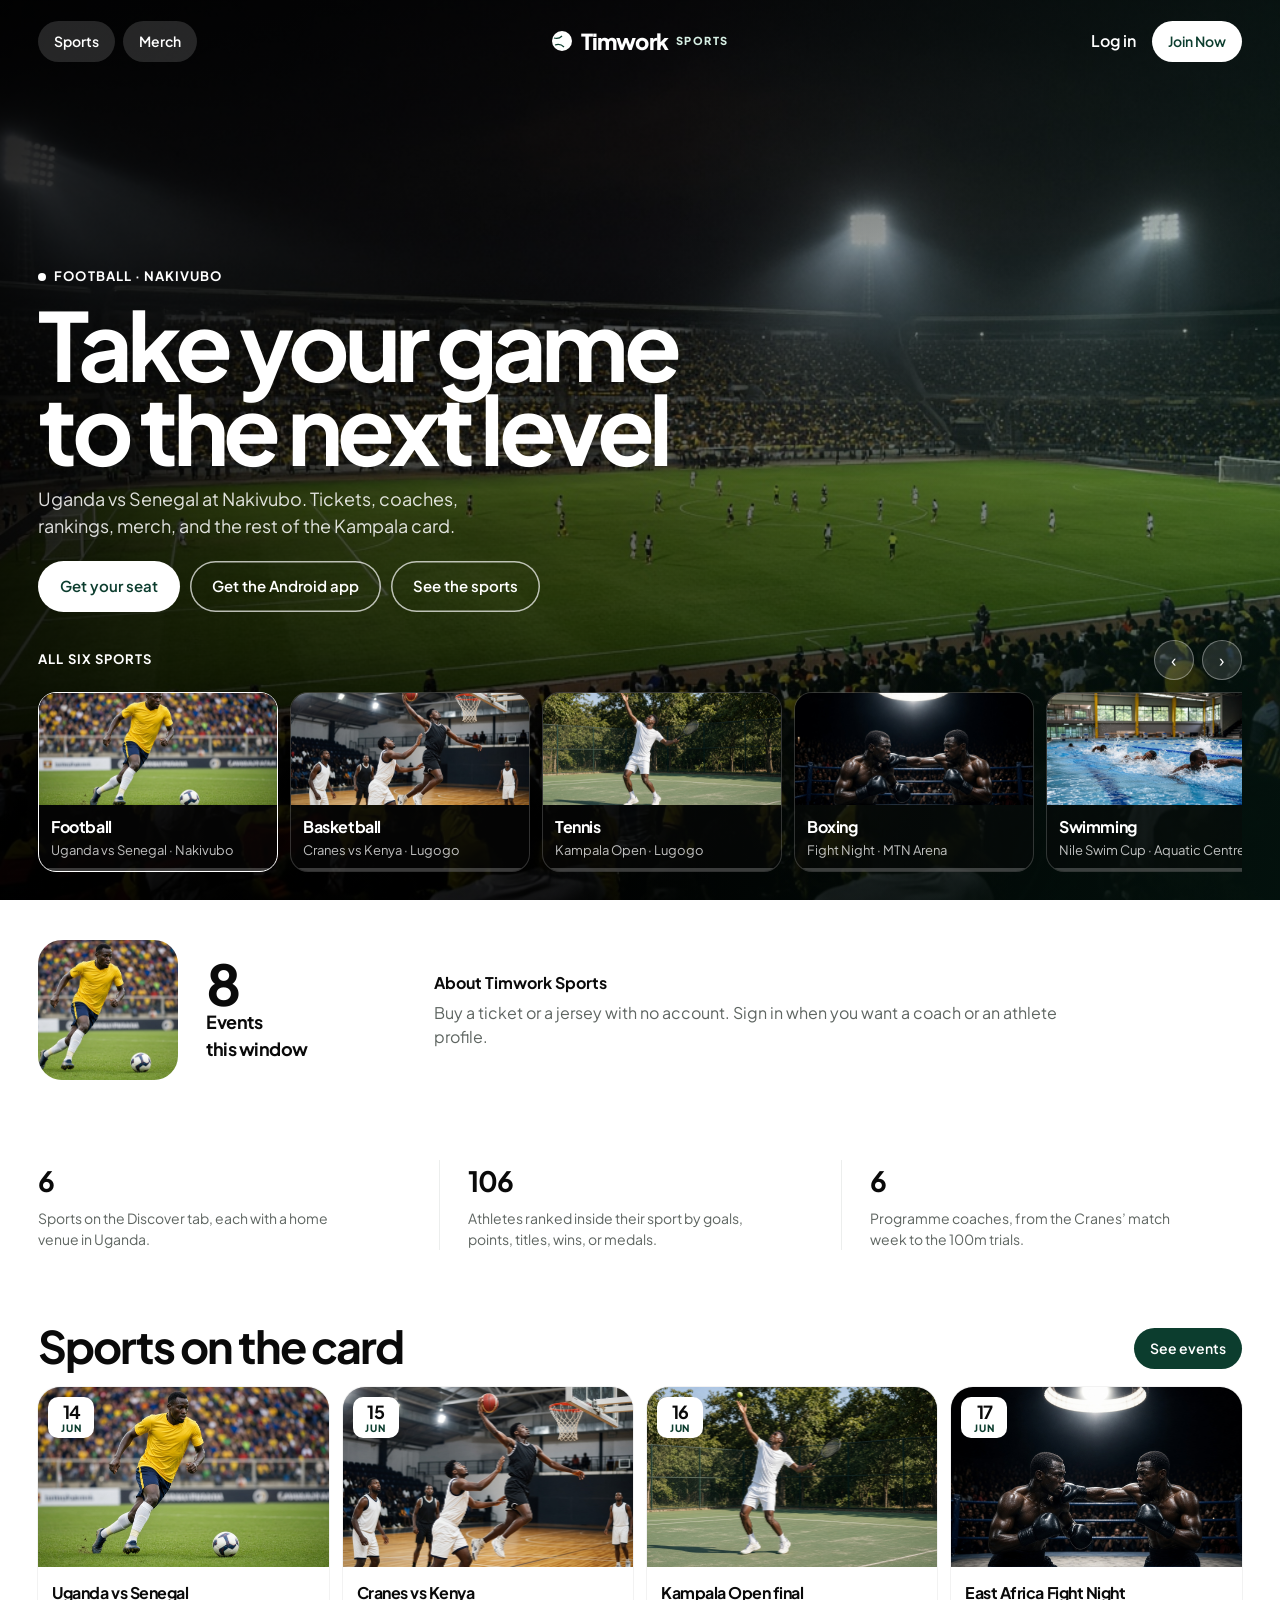
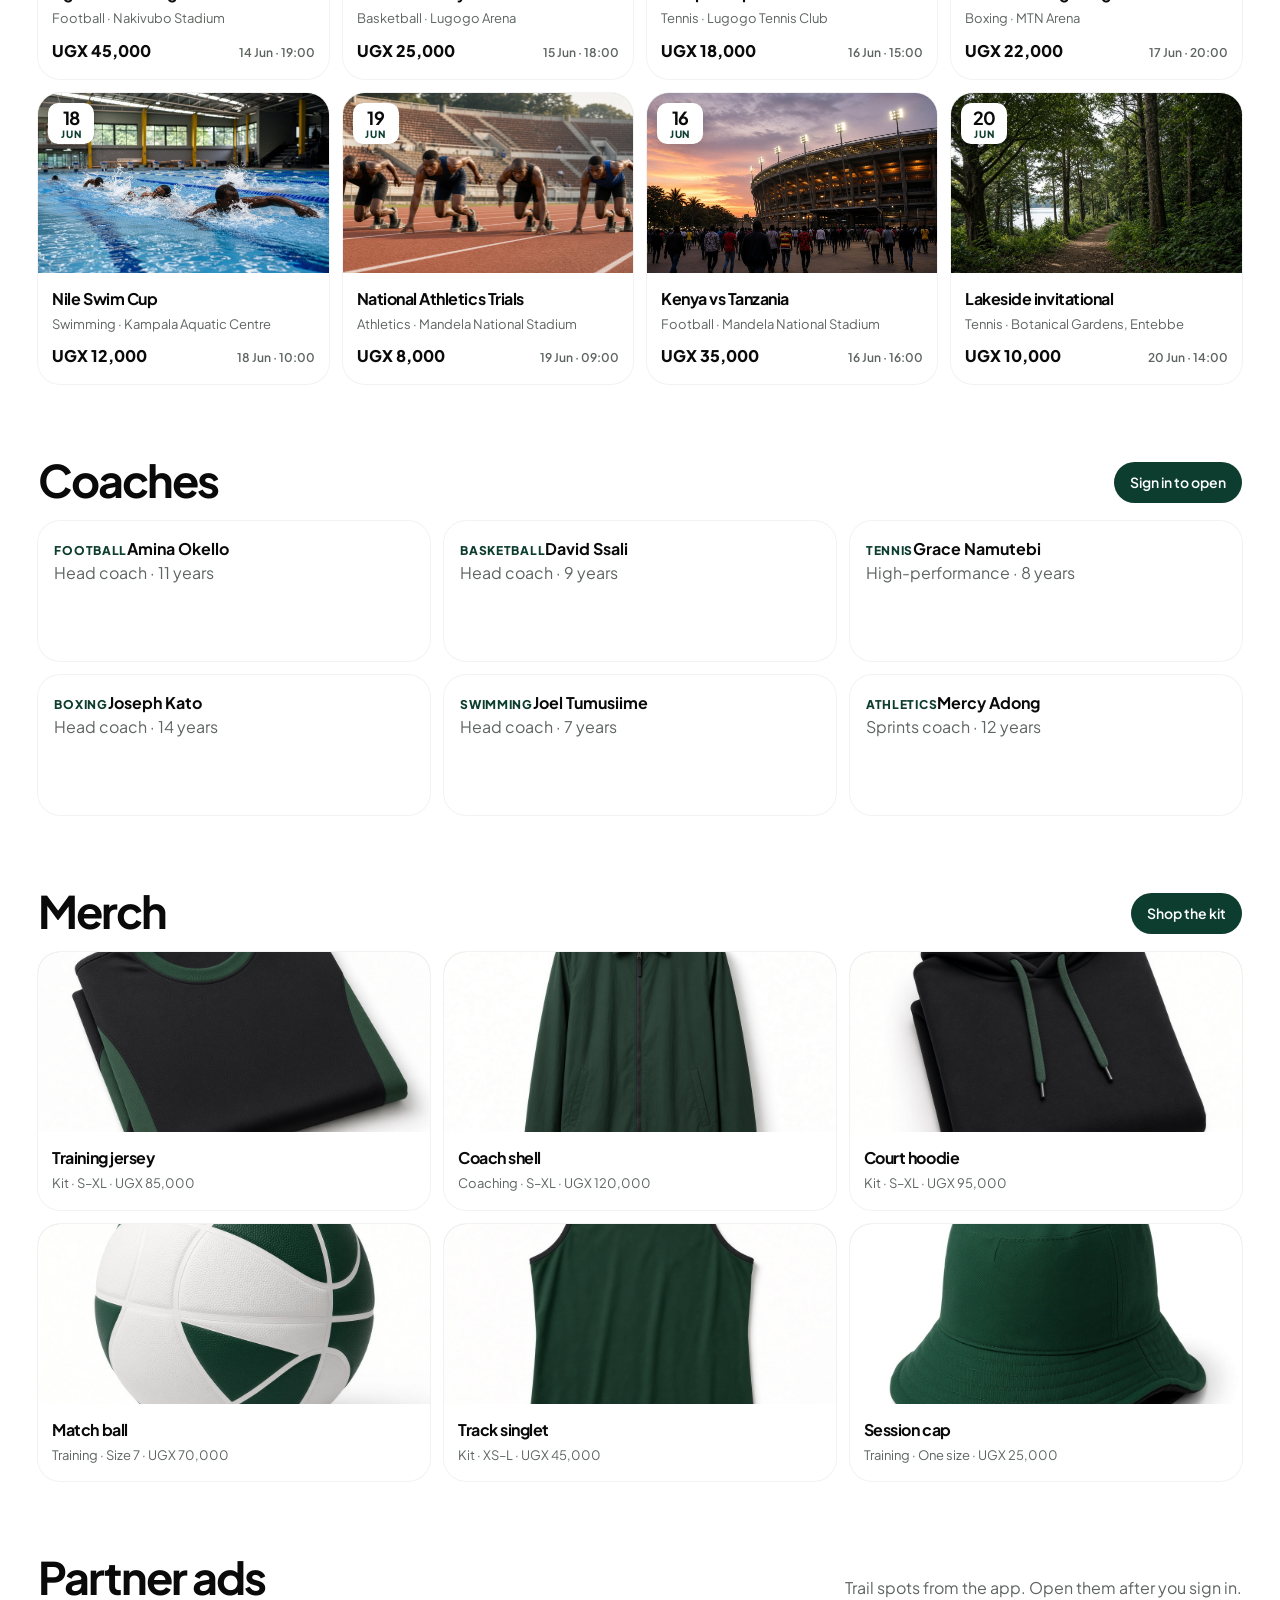
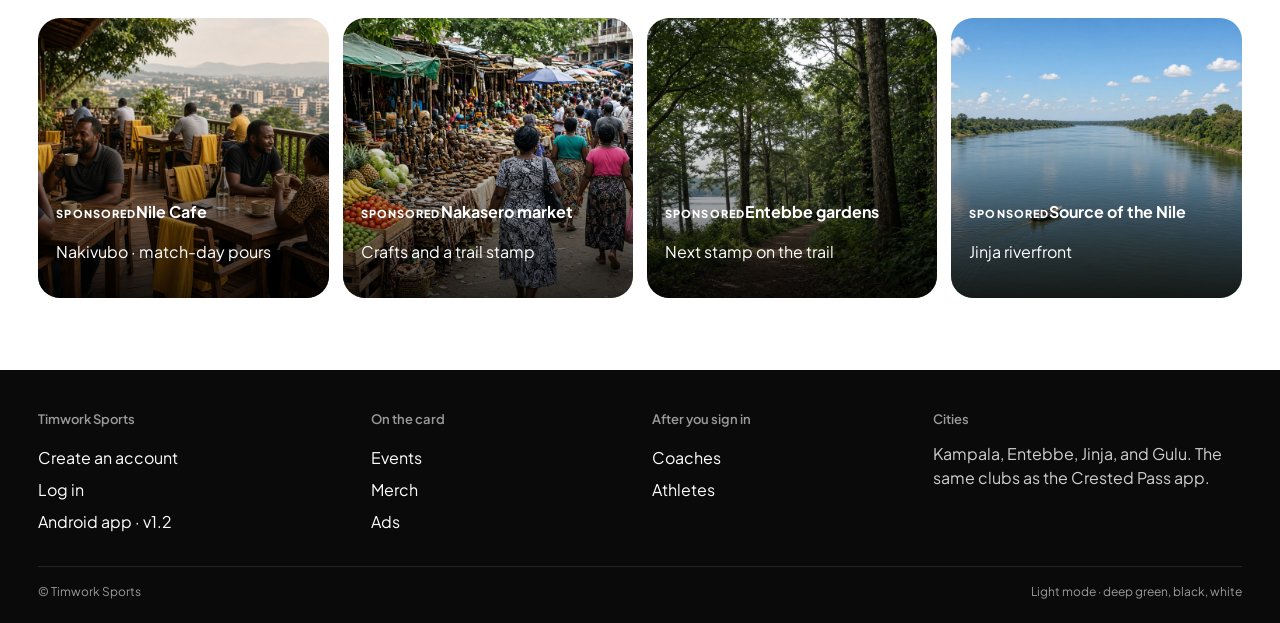
==== commit 5701856c: "Open tickets and the shop to guests, and add athlete follows plus notifications in the Android app. " ====
--- a/index.html
+++ b/index.html
@@ -186,6 +186,7 @@
     .muted { color: var(--muted); margin: 0; }
     .grid4 { display: grid; grid-template-columns: repeat(4, 1fr); gap: 14px; }
     .grid3 { display: grid; grid-template-columns: repeat(3, 1fr); gap: 14px; }
+    a.card { display: block; color: inherit; }
     .card { background: #fff; border-radius: 22px; overflow: hidden; box-shadow: 0 0 0 1px rgba(0,0,0,.05); }
     .card-photo { height: 180px; background: #ccc center/cover no-repeat; }
     .card-body { padding: 14px 14px 16px; }
@@ -269,7 +270,8 @@
         <h1 class="load-in">Take your game to the next level</h1>
         <p class="stage-lead load-in">Uganda vs Senegal at Nakivubo. Tickets, coaches, rankings, merch, and the rest of the Kampala card.</p>
         <div class="stage-actions load-in">
-          <a class="btn btn-green" href="auth.html?mode=signup" data-auth="join">Get your seat</a>
+          <a class="btn btn-green" href="timworksports.html#events">Get your seat</a>
+          <a class="btn btn-light" href="downloads/crested-pass.zip" download>Get the Android app</a>
           <a class="btn btn-light" href="#sports">See the sports</a>
         </div>
       </div>
@@ -304,7 +306,7 @@
       </div>
       <div class="about">
         <strong>About Timwork Sports</strong>
-        <p>The Crested Pass card for Uganda: events, coaches, rankings, ads, and a shop for kit. Create an account before you buy a ticket or a jersey.</p>
+        <p>Buy a ticket or a jersey with no account. Sign in when you want a coach or an athlete profile.</p>
       </div>
     </section>
 
@@ -317,47 +319,47 @@
     <section id="sports">
       <div class="head">
         <h2>Sports on the card</h2>
-        <a class="btn btn-green" href="auth.html?mode=signup" data-auth="join">See events</a>
+        <a class="btn btn-green" href="timworksports.html#events">See events</a>
       </div>
       <div class="grid4">
-        <article class="card"><div class="card-photo" style="background-image:url('images/ug-football.png')"><span class="datechip"><b>14</b><small>Jun</small></span></div><div class="card-body"><strong>Uganda vs Senegal</strong><p>Football · Nakivubo Stadium</p><div class="price"><span>UGX 45,000</span><span class="when">14 Jun · 19:00</span></div></div></article>
-        <article class="card"><div class="card-photo" style="background-image:url('images/ug-basketball.png')"><span class="datechip"><b>15</b><small>Jun</small></span></div><div class="card-body"><strong>Cranes vs Kenya</strong><p>Basketball · Lugogo Arena</p><div class="price"><span>UGX 25,000</span><span class="when">15 Jun · 18:00</span></div></div></article>
-        <article class="card"><div class="card-photo" style="background-image:url('images/ug-tennis.png')"><span class="datechip"><b>16</b><small>Jun</small></span></div><div class="card-body"><strong>Kampala Open final</strong><p>Tennis · Lugogo Tennis Club</p><div class="price"><span>UGX 18,000</span><span class="when">16 Jun · 15:00</span></div></div></article>
-        <article class="card"><div class="card-photo" style="background-image:url('images/ug-boxing.png')"><span class="datechip"><b>17</b><small>Jun</small></span></div><div class="card-body"><strong>East Africa Fight Night</strong><p>Boxing · MTN Arena</p><div class="price"><span>UGX 22,000</span><span class="when">17 Jun · 20:00</span></div></div></article>
-        <article class="card"><div class="card-photo" style="background-image:url('images/ug-swim.png')"><span class="datechip"><b>18</b><small>Jun</small></span></div><div class="card-body"><strong>Nile Swim Cup</strong><p>Swimming · Kampala Aquatic Centre</p><div class="price"><span>UGX 12,000</span><span class="when">18 Jun · 10:00</span></div></div></article>
-        <article class="card"><div class="card-photo" style="background-image:url('images/ug-track.png')"><span class="datechip"><b>19</b><small>Jun</small></span></div><div class="card-body"><strong>National Athletics Trials</strong><p>Athletics · Mandela National Stadium</p><div class="price"><span>UGX 8,000</span><span class="when">19 Jun · 09:00</span></div></div></article>
-        <article class="card"><div class="card-photo" style="background-image:url('images/ug-stadium.png')"><span class="datechip"><b>16</b><small>Jun</small></span></div><div class="card-body"><strong>Kenya vs Tanzania</strong><p>Football · Mandela National Stadium</p><div class="price"><span>UGX 35,000</span><span class="when">16 Jun · 16:00</span></div></div></article>
-        <article class="card"><div class="card-photo" style="background-image:url('images/ug-gardens.png')"><span class="datechip"><b>20</b><small>Jun</small></span></div><div class="card-body"><strong>Lakeside invitational</strong><p>Tennis · Botanical Gardens, Entebbe</p><div class="price"><span>UGX 10,000</span><span class="when">20 Jun · 14:00</span></div></div></article>
+        <a class="card" href="detail.html?type=event&id=ev-foot"><div class="card-photo" style="background-image:url('images/ug-football.png')"><span class="datechip"><b>14</b><small>Jun</small></span></div><div class="card-body"><strong>Uganda vs Senegal</strong><p>Football · Nakivubo Stadium</p><div class="price"><span>UGX 45,000</span><span class="when">14 Jun · 19:00</span></div></div></a>
+        <a class="card" href="detail.html?type=event&id=ev-bball"><div class="card-photo" style="background-image:url('images/ug-basketball.png')"><span class="datechip"><b>15</b><small>Jun</small></span></div><div class="card-body"><strong>Cranes vs Kenya</strong><p>Basketball · Lugogo Arena</p><div class="price"><span>UGX 25,000</span><span class="when">15 Jun · 18:00</span></div></div></a>
+        <a class="card" href="detail.html?type=event&id=ev-tennis"><div class="card-photo" style="background-image:url('images/ug-tennis.png')"><span class="datechip"><b>16</b><small>Jun</small></span></div><div class="card-body"><strong>Kampala Open final</strong><p>Tennis · Lugogo Tennis Club</p><div class="price"><span>UGX 18,000</span><span class="when">16 Jun · 15:00</span></div></div></a>
+        <a class="card" href="detail.html?type=event&id=ev-box"><div class="card-photo" style="background-image:url('images/ug-boxing.png')"><span class="datechip"><b>17</b><small>Jun</small></span></div><div class="card-body"><strong>East Africa Fight Night</strong><p>Boxing · MTN Arena</p><div class="price"><span>UGX 22,000</span><span class="when">17 Jun · 20:00</span></div></div></a>
+        <a class="card" href="detail.html?type=event&id=ev-swim"><div class="card-photo" style="background-image:url('images/ug-swim.png')"><span class="datechip"><b>18</b><small>Jun</small></span></div><div class="card-body"><strong>Nile Swim Cup</strong><p>Swimming · Kampala Aquatic Centre</p><div class="price"><span>UGX 12,000</span><span class="when">18 Jun · 10:00</span></div></div></a>
+        <a class="card" href="detail.html?type=event&id=ev-track"><div class="card-photo" style="background-image:url('images/ug-track.png')"><span class="datechip"><b>19</b><small>Jun</small></span></div><div class="card-body"><strong>National Athletics Trials</strong><p>Athletics · Mandela National Stadium</p><div class="price"><span>UGX 8,000</span><span class="when">19 Jun · 09:00</span></div></div></a>
+        <a class="card" href="detail.html?type=event&id=ev-foot2"><div class="card-photo" style="background-image:url('images/ug-stadium.png')"><span class="datechip"><b>16</b><small>Jun</small></span></div><div class="card-body"><strong>Kenya vs Tanzania</strong><p>Football · Mandela National Stadium</p><div class="price"><span>UGX 35,000</span><span class="when">16 Jun · 16:00</span></div></div></a>
+        <a class="card" href="detail.html?type=event&id=ev-tennis2"><div class="card-photo" style="background-image:url('images/ug-gardens.png')"><span class="datechip"><b>20</b><small>Jun</small></span></div><div class="card-body"><strong>Lakeside invitational</strong><p>Tennis · Botanical Gardens, Entebbe</p><div class="price"><span>UGX 10,000</span><span class="when">20 Jun · 14:00</span></div></div></a>
       </div>
     </section>
 
     <section id="coaches">
       <div class="head">
         <h2>Coaches</h2>
-        <p class="muted">Sign in to read each programme bio.</p>
+        <a class="btn btn-green" href="auth.html?mode=login&next=timworksports.html%23coaches">Sign in to open</a>
       </div>
       <div class="grid3">
-        <article class="card coach"><div class="coach-photo" style="background-image:url('images/ug-coach-amina.png')"></div><div class="coach-body"><span>Football</span><strong>Amina Okello</strong><p class="muted">Head coach · 11 years</p></div></article>
-        <article class="card coach"><div class="coach-photo" style="background-image:url('images/ug-coach-david.png')"></div><div class="coach-body"><span>Basketball</span><strong>David Ssali</strong><p class="muted">Head coach · 9 years</p></div></article>
-        <article class="card coach"><div class="coach-photo" style="background-image:url('images/ug-coach-grace.png')"></div><div class="coach-body"><span>Tennis</span><strong>Grace Namutebi</strong><p class="muted">High-performance · 8 years</p></div></article>
-        <article class="card coach"><div class="coach-photo" style="background-image:url('images/ug-coach-joseph.png')"></div><div class="coach-body"><span>Boxing</span><strong>Joseph Kato</strong><p class="muted">Head coach · 14 years</p></div></article>
-        <article class="card coach"><div class="coach-photo" style="background-image:url('images/ug-coach-ruth.png')"></div><div class="coach-body"><span>Swimming</span><strong>Ruth Nakato</strong><p class="muted">Head coach · 7 years</p></div></article>
-        <article class="card coach"><div class="coach-photo" style="background-image:url('images/ug-coach-peter.png')"></div><div class="coach-body"><span>Athletics</span><strong>Peter Mugisha</strong><p class="muted">Sprints coach · 12 years</p></div></article>
+        <a class="card coach" href="auth.html?mode=login&next=detail.html%3Ftype%3Dcoach%26name%3DAmina%2520Okello"><div class="coach-photo" style="background-image:url('images/ug-coach-amina.png')"></div><div class="coach-body"><span>Football</span><strong>Amina Okello</strong><p class="muted">Head coach · 11 years</p></div></a>
+        <a class="card coach" href="auth.html?mode=login&next=detail.html%3Ftype%3Dcoach%26name%3DDavid%2520Ssali"><div class="coach-photo" style="background-image:url('images/ug-coach-david.png')"></div><div class="coach-body"><span>Basketball</span><strong>David Ssali</strong><p class="muted">Head coach · 9 years</p></div></a>
+        <a class="card coach" href="auth.html?mode=login&next=detail.html%3Ftype%3Dcoach%26name%3DGrace%2520Namutebi"><div class="coach-photo" style="background-image:url('images/ug-coach-grace.png')"></div><div class="coach-body"><span>Tennis</span><strong>Grace Namutebi</strong><p class="muted">High-performance · 8 years</p></div></a>
+        <a class="card coach" href="auth.html?mode=login&next=detail.html%3Ftype%3Dcoach%26name%3DJoseph%2520Kato"><div class="coach-photo" style="background-image:url('images/ug-coach-joseph.png')"></div><div class="coach-body"><span>Boxing</span><strong>Joseph Kato</strong><p class="muted">Head coach · 14 years</p></div></a>
+        <a class="card coach" href="auth.html?mode=login&next=detail.html%3Ftype%3Dcoach%26name%3DJoel%2520Tumusiime"><div class="coach-photo" style="background-image:url('images/ug-coach-ruth.png')"></div><div class="coach-body"><span>Swimming</span><strong>Joel Tumusiime</strong><p class="muted">Head coach · 7 years</p></div></a>
+        <a class="card coach" href="auth.html?mode=login&next=detail.html%3Ftype%3Dcoach%26name%3DMercy%2520Adong"><div class="coach-photo" style="background-image:url('images/ug-coach-peter.png')"></div><div class="coach-body"><span>Athletics</span><strong>Mercy Adong</strong><p class="muted">Sprints coach · 12 years</p></div></a>
       </div>
     </section>
 
     <section id="merch">
       <div class="head">
         <h2>Merch</h2>
-        <a class="btn btn-green" href="auth.html?mode=signup" data-auth="join">Shop the kit</a>
+        <a class="btn btn-green" href="#merch">Shop the kit</a>
       </div>
       <div class="grid3">
-        <article class="card"><div class="card-photo" style="background-image:url('images/ug-merch-jersey.png')"></div><div class="card-body"><strong>Training jersey</strong><p>Kit · S–XL · UGX 85,000</p></div></article>
-        <article class="card"><div class="card-photo" style="background-image:url('images/ug-merch-shell.png')"></div><div class="card-body"><strong>Coach shell</strong><p>Coaching · S–XL · UGX 120,000</p></div></article>
-        <article class="card"><div class="card-photo" style="background-image:url('images/ug-merch-hoodie.png')"></div><div class="card-body"><strong>Court hoodie</strong><p>Kit · S–XL · UGX 95,000</p></div></article>
-        <article class="card"><div class="card-photo" style="background-image:url('images/ug-merch-ball.png')"></div><div class="card-body"><strong>Match ball</strong><p>Training · Size 7 · UGX 70,000</p></div></article>
-        <article class="card"><div class="card-photo" style="background-image:url('images/ug-merch-singlet.png')"></div><div class="card-body"><strong>Track singlet</strong><p>Kit · XS–L · UGX 45,000</p></div></article>
-        <article class="card"><div class="card-photo" style="background-image:url('images/ug-merch-cap.png')"></div><div class="card-body"><strong>Session cap</strong><p>Training · One size · UGX 25,000</p></div></article>
+        <a class="card" href="detail.html?type=merch&id=m1"><div class="card-photo" style="background-image:url('images/ug-merch-jersey.png')"></div><div class="card-body"><strong>Training jersey</strong><p>Kit · S–XL · UGX 85,000</p></div></a>
+        <a class="card" href="detail.html?type=merch&id=m2"><div class="card-photo" style="background-image:url('images/ug-merch-shell.png')"></div><div class="card-body"><strong>Coach shell</strong><p>Coaching · S–XL · UGX 120,000</p></div></a>
+        <a class="card" href="detail.html?type=merch&id=m3"><div class="card-photo" style="background-image:url('images/ug-merch-hoodie.png')"></div><div class="card-body"><strong>Court hoodie</strong><p>Kit · S–XL · UGX 95,000</p></div></a>
+        <a class="card" href="detail.html?type=merch&id=m4"><div class="card-photo" style="background-image:url('images/ug-merch-ball.png')"></div><div class="card-body"><strong>Match ball</strong><p>Training · Size 7 · UGX 70,000</p></div></a>
+        <a class="card" href="detail.html?type=merch&id=m5"><div class="card-photo" style="background-image:url('images/ug-merch-singlet.png')"></div><div class="card-body"><strong>Track singlet</strong><p>Kit · XS–L · UGX 45,000</p></div></a>
+        <a class="card" href="detail.html?type=merch&id=m6"><div class="card-photo" style="background-image:url('images/ug-merch-cap.png')"></div><div class="card-body"><strong>Session cap</strong><p>Training · One size · UGX 25,000</p></div></a>
       </div>
     </section>
 
@@ -381,17 +383,18 @@
         <h4>Timwork Sports</h4>
         <a href="auth.html?mode=signup">Create an account</a>
         <a href="auth.html?mode=login">Log in</a>
+        <a href="downloads/crested-pass.zip" download>Android app · v1.2</a>
       </div>
       <div>
         <h4>On the card</h4>
-        <a href="#sports">Events</a>
+        <a href="timworksports.html#events">Events</a>
         <a href="#merch">Merch</a>
         <a href="#partners">Ads</a>
       </div>
       <div>
         <h4>After you sign in</h4>
-        <a href="auth.html?mode=login">Rankings</a>
-        <a href="auth.html?mode=login">Tickets</a>
+        <a href="auth.html?mode=login&next=timworksports.html%23coaches">Coaches</a>
+        <a href="auth.html?mode=login&next=timworksports.html%23rankings">Athletes</a>
       </div>
       <div>
         <h4>Cities</h4>
--- a/ui.css
+++ b/ui.css
@@ -1,5 +1,16 @@
 /* Shared Timwork UI. Event listings follow the Ticketmaster / Eventbrite pattern:
    a date chip on the photo, the price on its own row, and a sticky ticket bar. */
+[hidden] { display: none !important; }
+html {
+  scrollbar-width: none;
+  -ms-overflow-style: none;
+}
+html::-webkit-scrollbar,
+body::-webkit-scrollbar {
+  width: 0;
+  height: 0;
+  display: none;
+}
 :root {
   --green: #0c3d2e;
   --green-dark: #07261c;
